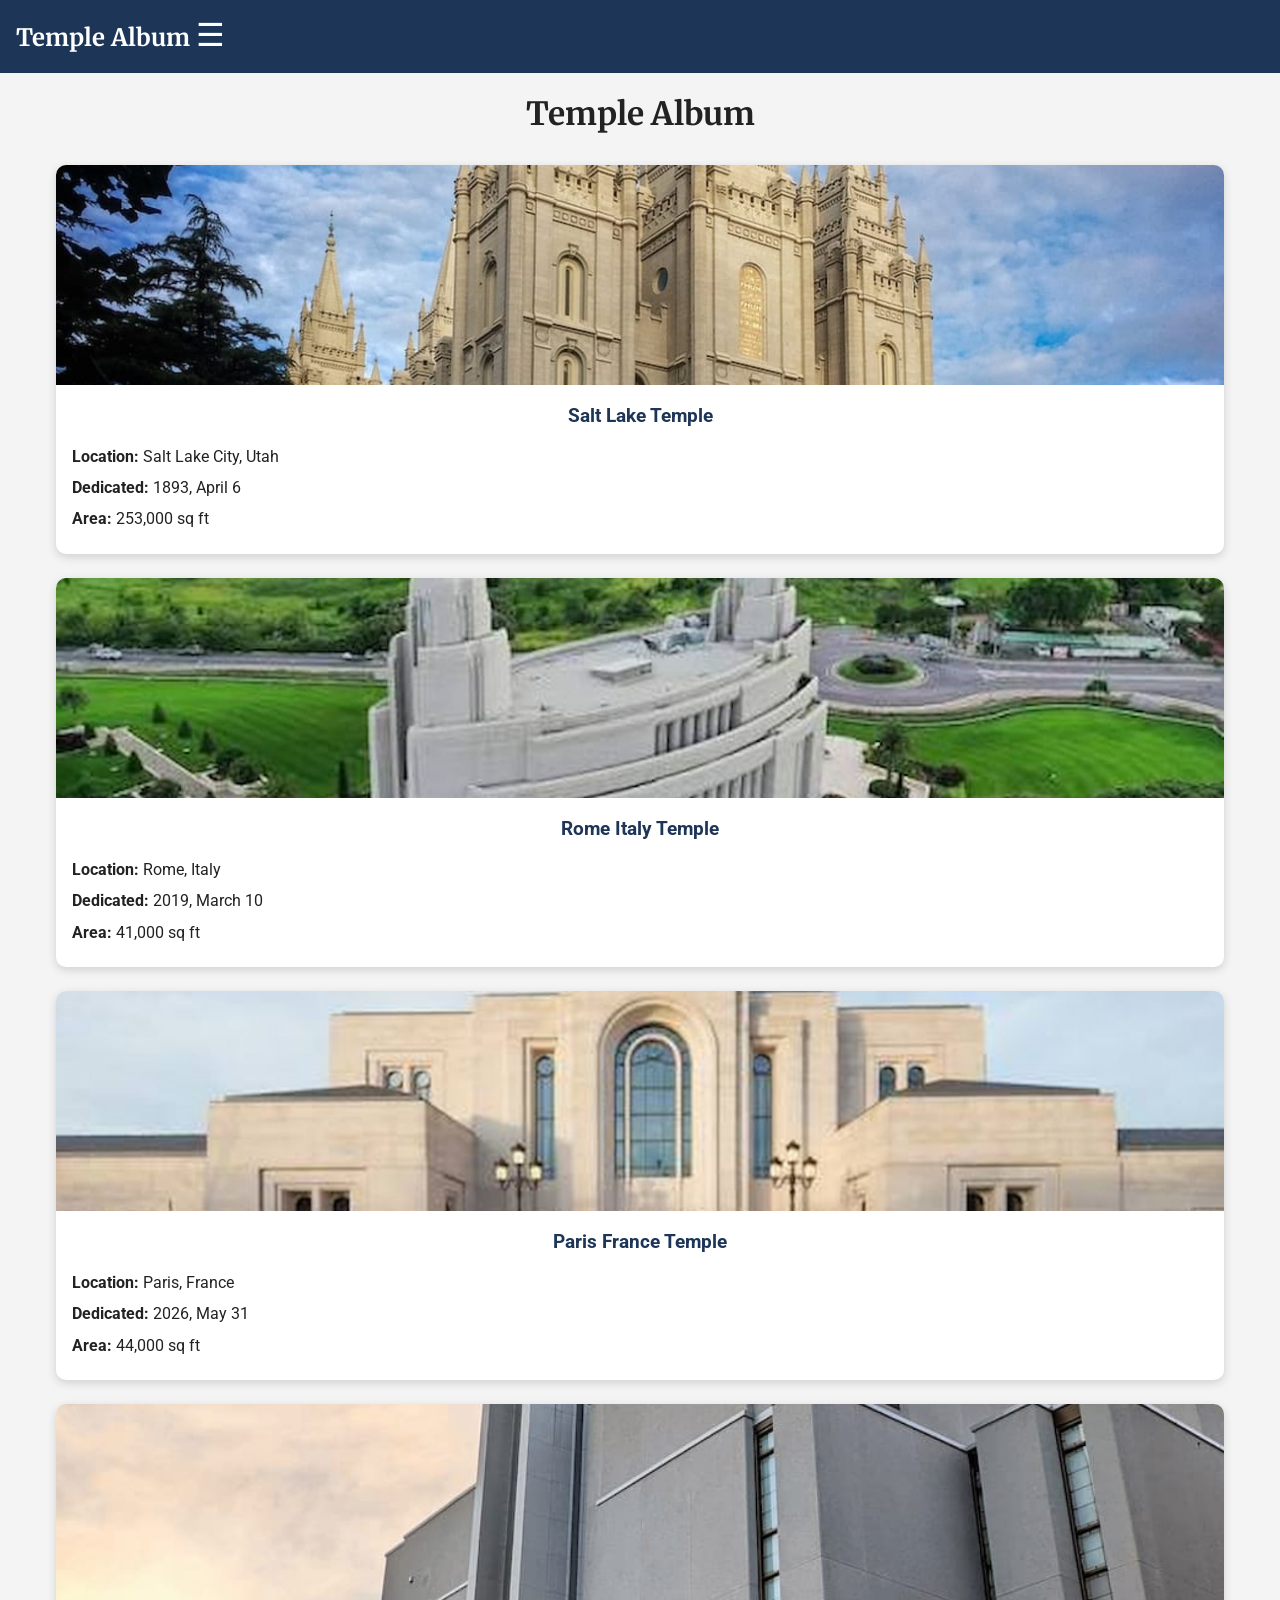
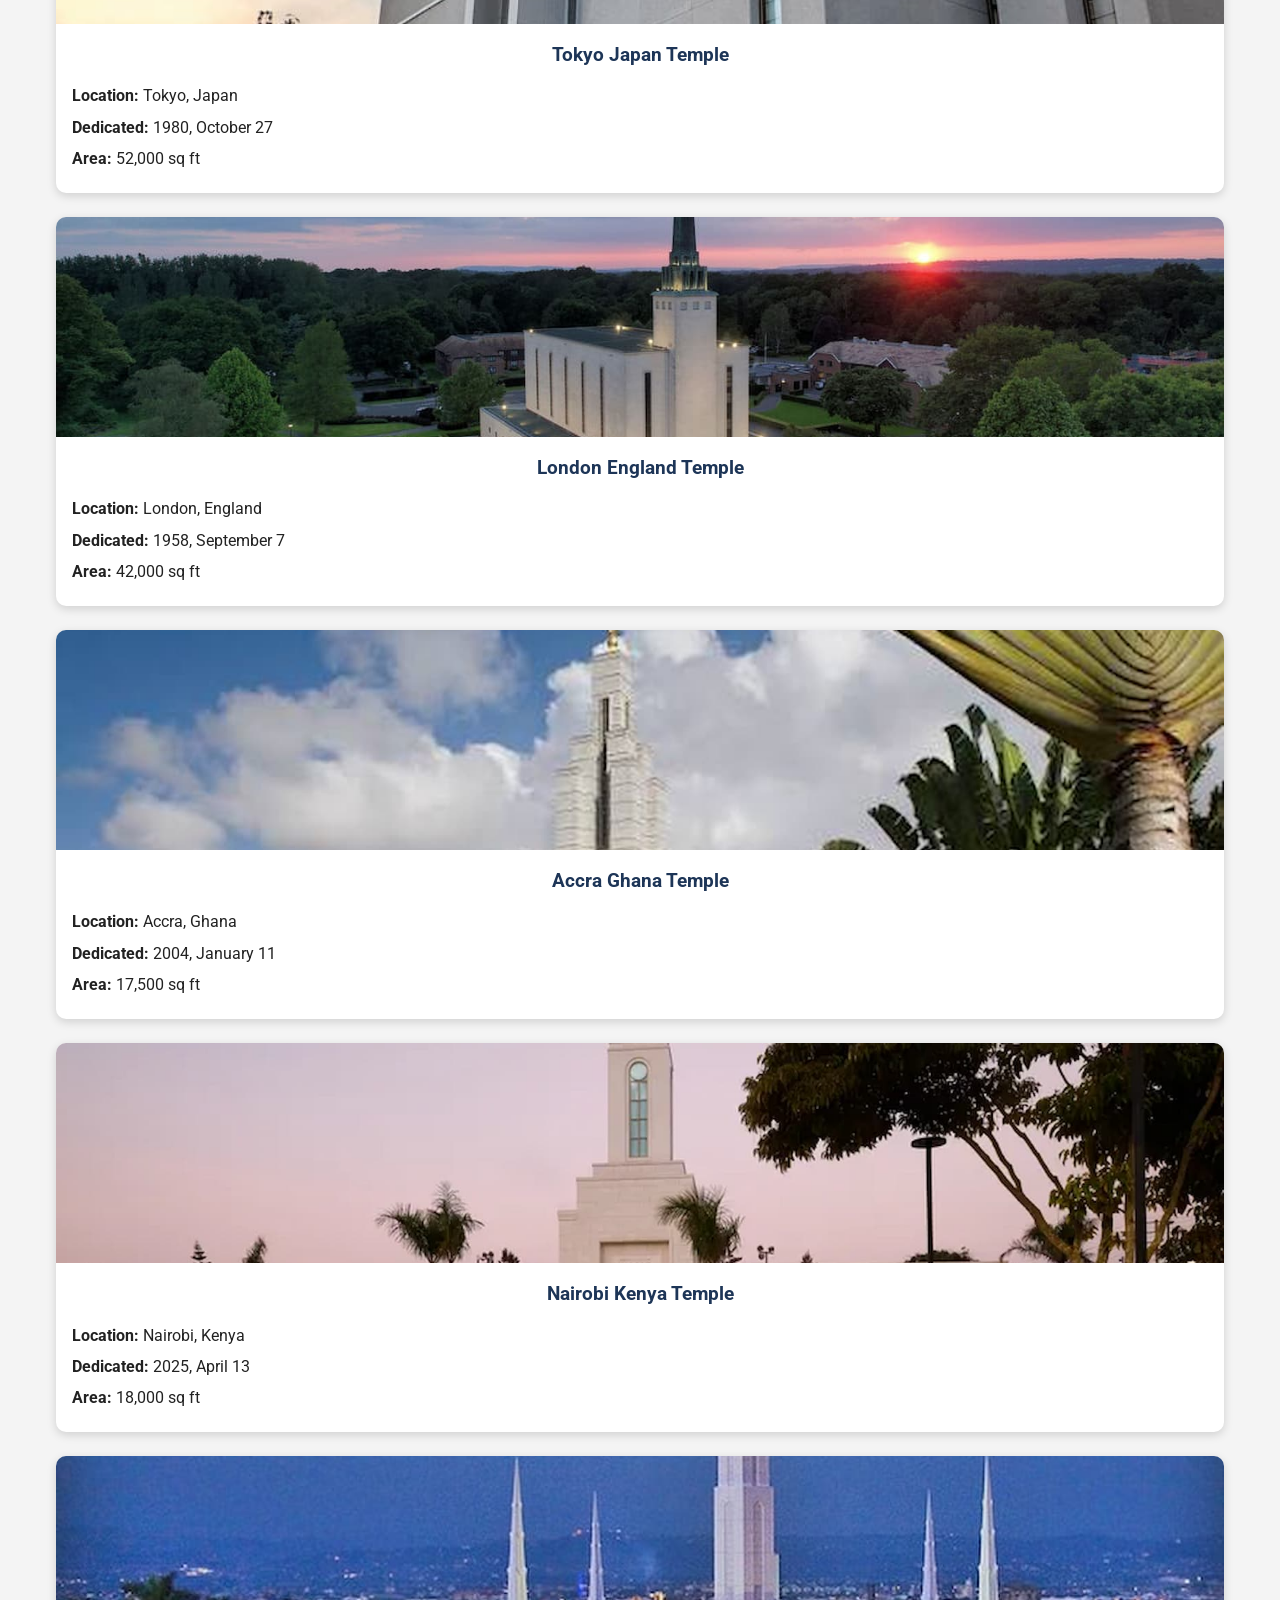
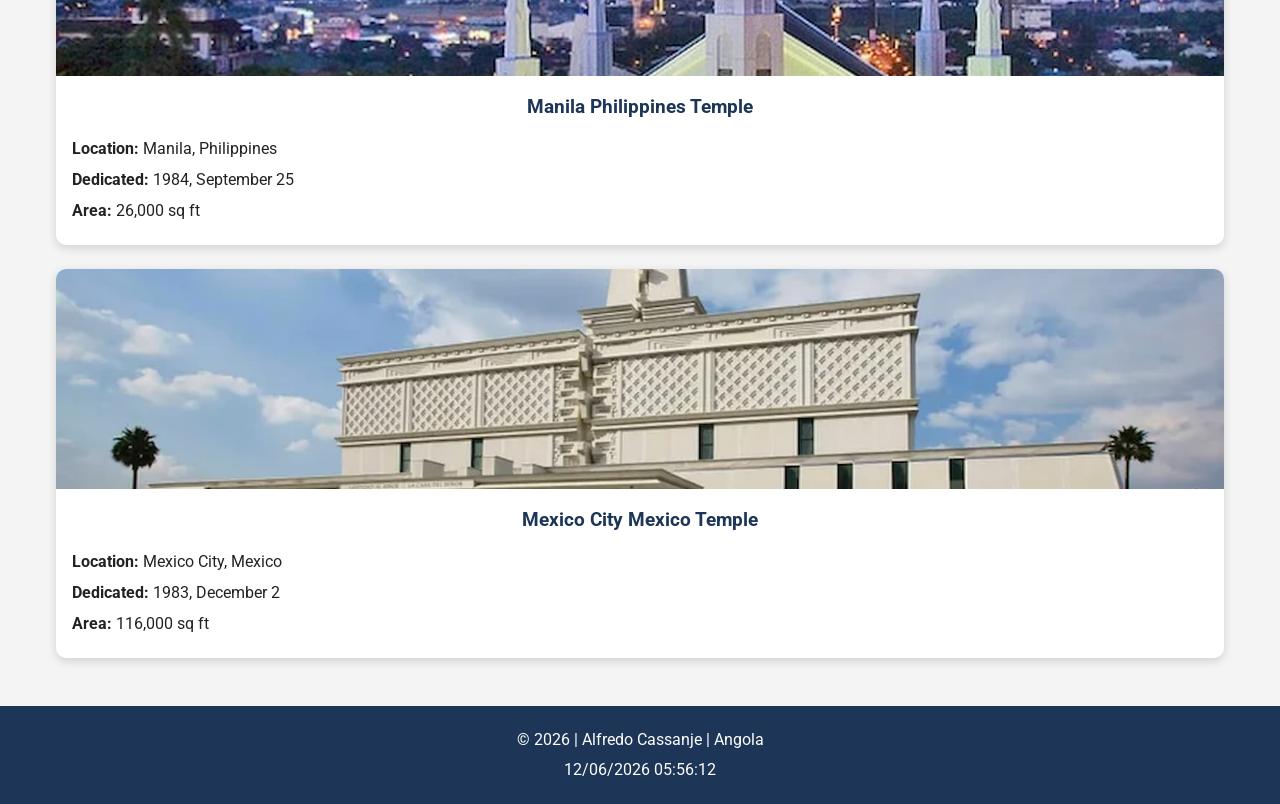
==== filtered-temples.html @ 21698243 "al" ====
<!DOCTYPE html>
<html lang="en-US">

<head>
    <meta charset="UTF-8">

    <meta name="viewport" content="width=device-width, initial-scale=1.0">

    <title>Temple Album | WDD 131 | Alfredo Cassanje</title>

    <meta name="description"
        content="Temple Album page created for WDD 131 Dynamic Web Fundamentals.">

    <meta name="author" content="Alfredo Cassanje">


    <link rel="preconnect" href="https://fonts.googleapis.com">
    <link rel="preconnect" href="https://fonts.gstatic.com" crossorigin>

    <link href="https://fonts.googleapis.com/css2?family=Merriweather:wght@700&family=Roboto:wght@400;700&display=swap"
        rel="stylesheet">


    <link rel="stylesheet" href="styles/filtered-temples.css">
    <link rel="stylesheet" href="styles/filtered-temples-large.css">


    <script src="scripts/filtered-temples.js" defer></script>

</head>


<body>


<header>

    <span class="site-title">
        Temple Album
    </span>


    <button id="menu" type="button" aria-label="Menu">
        ☰
    </button>


    <nav id="navigation">

        <a href="#">Home</a>
        <a href="#">Old</a>
        <a href="#">New</a>
        <a href="#">Large</a>
        <a href="#">Small</a>

    </nav>


</header>



<main>

    <h1>Temple Album</h1>


    <section class="gallery">

        <!-- Temple cards will be created here by JavaScript -->

    </section>


</main>



<footer>

    <p>
        © <span id="currentyear"></span>
        | Alfredo Cassanje | Angola
    </p>


    <p id="lastModified"></p>


</footer>


</body>

</html>
---- styles/filtered-temples.css ----
/* ===========================
   GOOGLE FONTS
=========================== */

@import url('https://fonts.googleapis.com/css2?family=Merriweather:wght@700&family=Roboto:wght@400;700&display=swap');


/* ===========================
   RESET
=========================== */

* {
    margin: 0;
    padding: 0;
    box-sizing: border-box;
}


/* ===========================
   BODY
=========================== */

body {
    font-family: 'Roboto', sans-serif;
    background: #f4f4f4;
    color: #222;
    line-height: 1.6;
}


/* ===========================
   HEADER
=========================== */

header {
    background: #1d3557;
    color: white;
    padding: 1rem;
}

.site-title {
    font-family: 'Merriweather', serif;
    font-size: 1.5rem;
    font-weight: bold;
}


/* ===========================
   MENU BUTTON
=========================== */

#menu {
    background: none;
    border: none;
    color: white;
    font-size: 2rem;
    cursor: pointer;
}


/* ===========================
   NAVIGATION
=========================== */

#navigation {
    display: none;
    flex-direction: column;
    margin-top: 1rem;
}

#navigation.open {
    display: flex;
}

#navigation a {
    color: white;
    text-decoration: none;
    padding: .75rem;
    text-align: center;
    transition: background .3s;
}

#navigation a:hover {
    background: rgba(255,255,255,.2);
}


/* ===========================
   MAIN
=========================== */

main {
    max-width: 1200px;
    margin: 0 auto;
    padding: 1rem;
}

main h1 {
    text-align: center;
    margin-bottom: 1.5rem;
    font-family: 'Merriweather', serif;
}


/* ===========================
   GALLERY
=========================== */

.gallery {
    display: grid;
    grid-template-columns: 1fr;
    gap: 1.5rem;
}


/* ===========================
   TEMPLE CARD
=========================== */

figure {
    background: white;
    border-radius: 10px;
    overflow: hidden;
    box-shadow: 0 3px 10px rgba(0,0,0,.15);
    transition: transform .3s;
}

figure:hover {
    transform: translateY(-5px);
}

figure img {
    width: 100%;
    height: 220px;
    object-fit: cover;
    display: block;
}

figcaption {
    padding: 1rem;
}

figcaption h2 {
    text-align: center;
    margin-bottom: .8rem;
    color: #1d3557;
    font-size: 1.2rem;
}

figcaption p {
    margin: .35rem 0;
}


/* ===========================
   FOOTER
=========================== */

footer {
    background: #1d3557;
    color: white;
    text-align: center;
    padding: 1rem;
    margin-top: 2rem;
}

footer p {
    margin: .3rem;
}
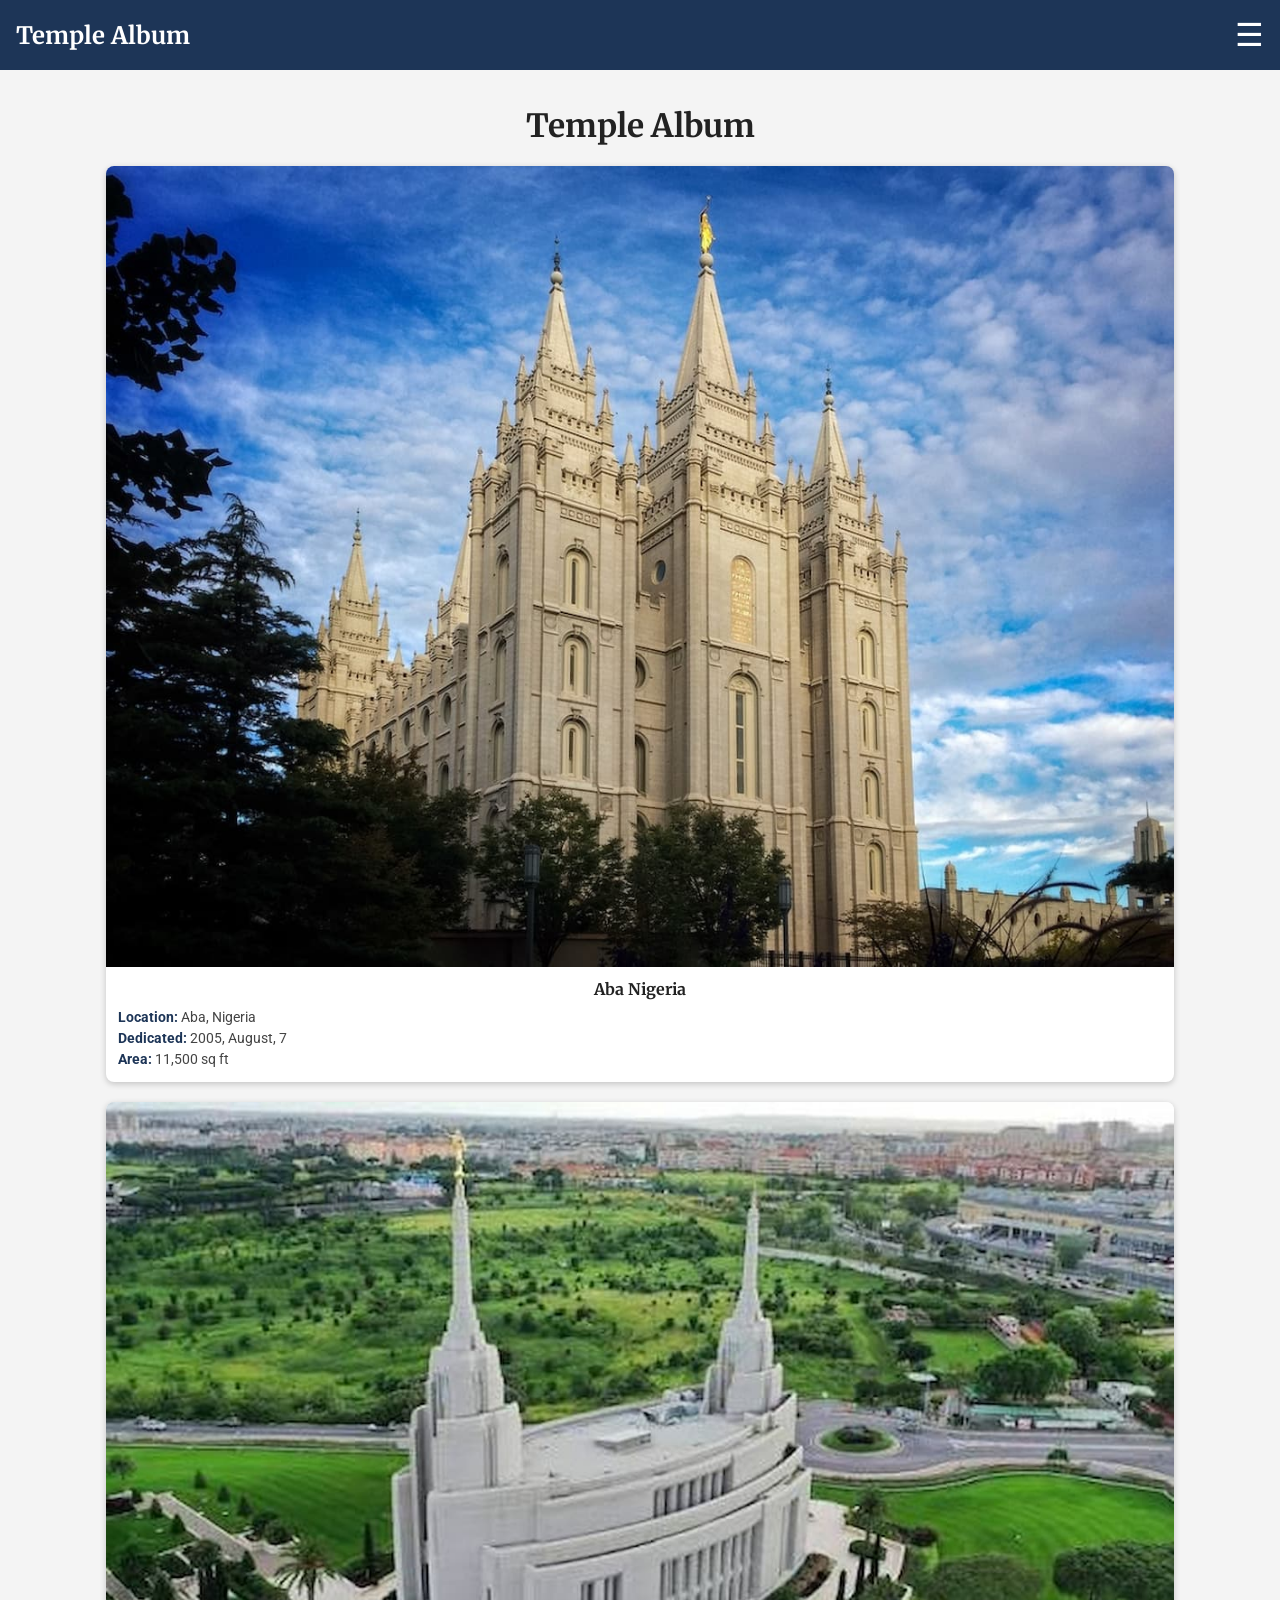
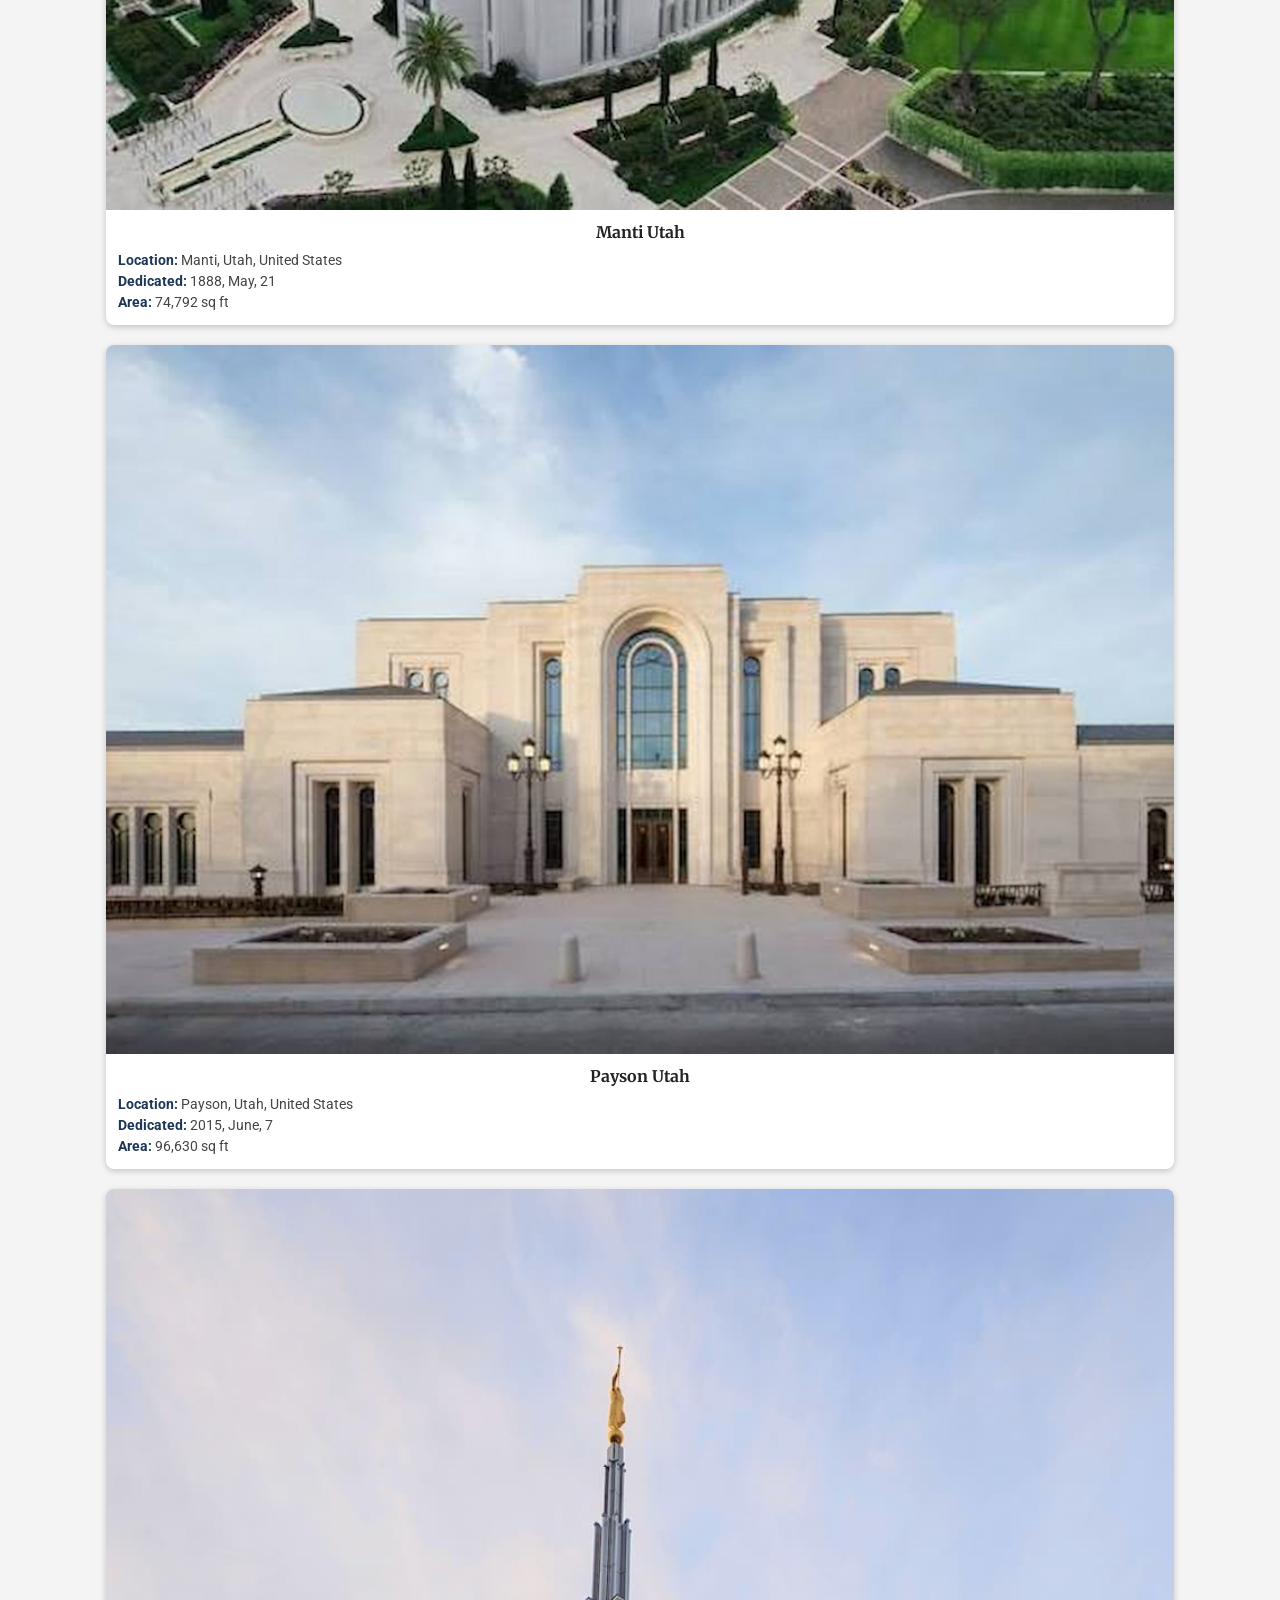
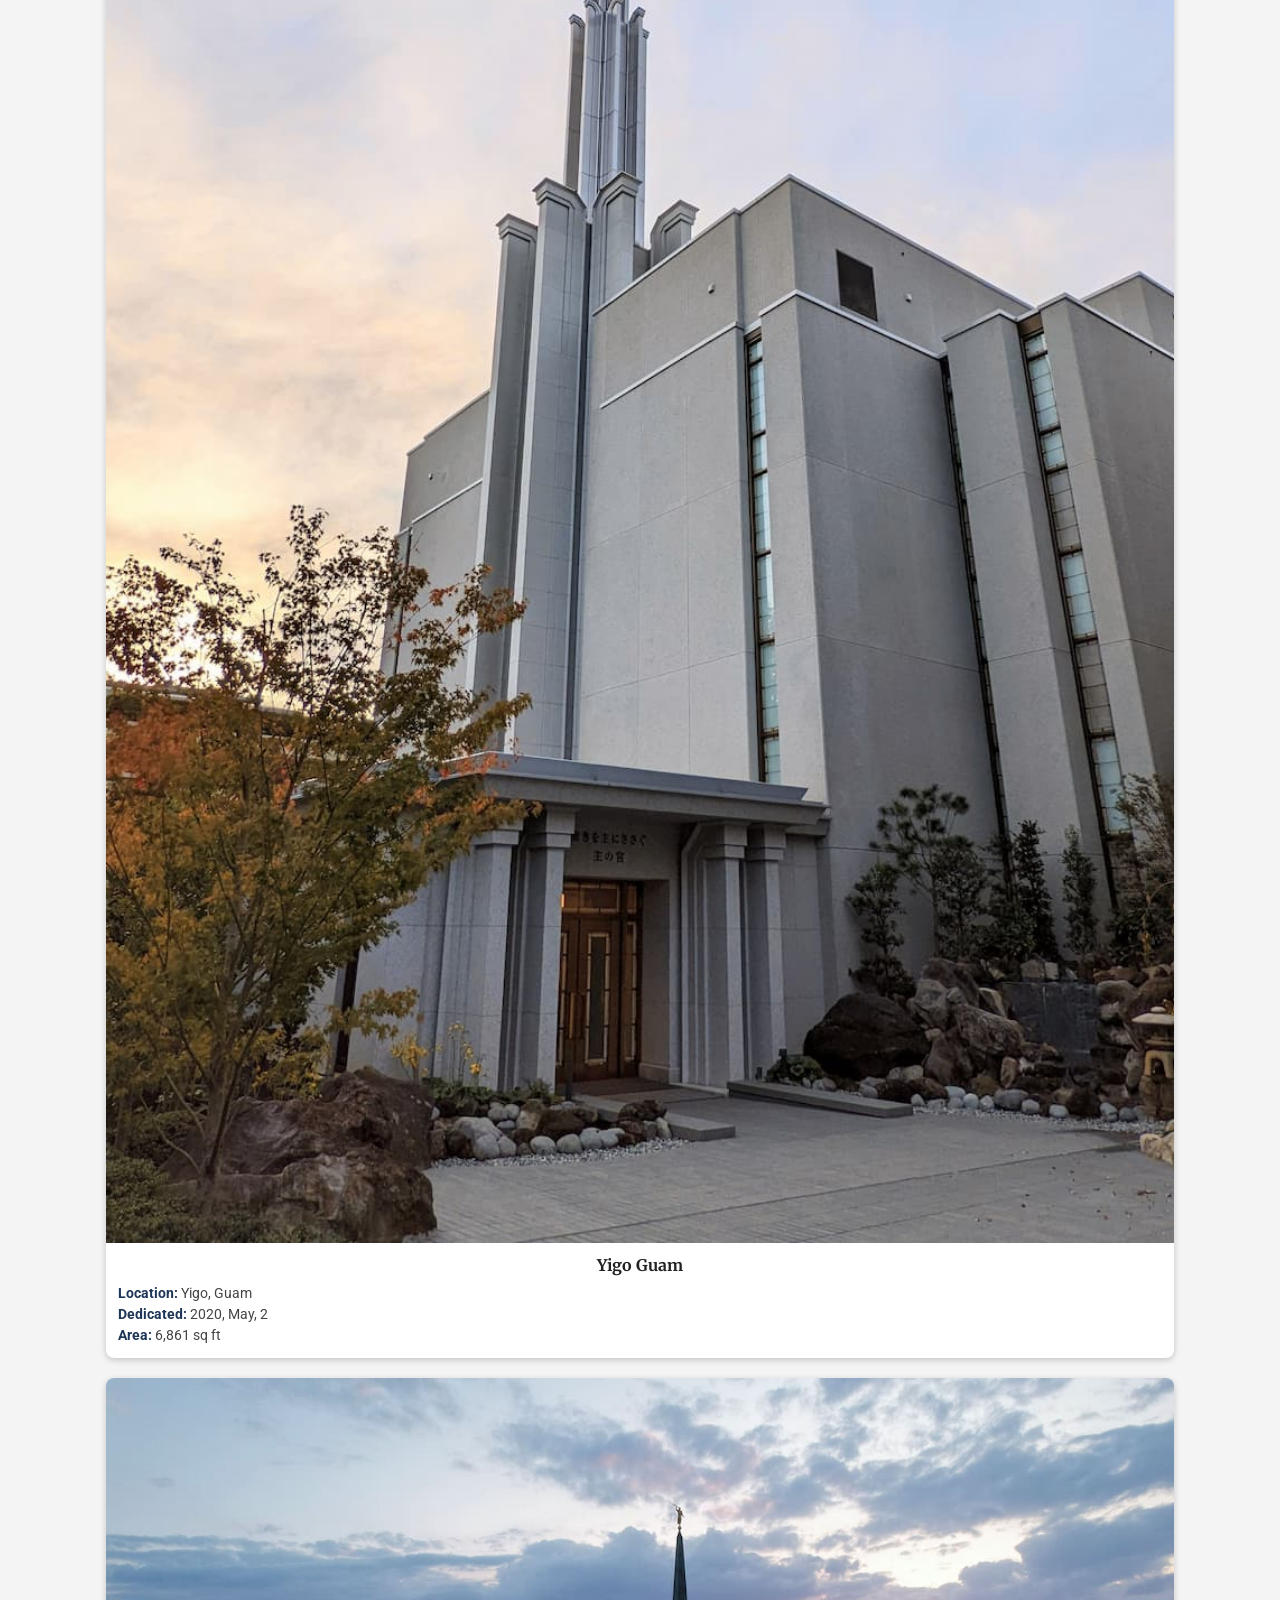
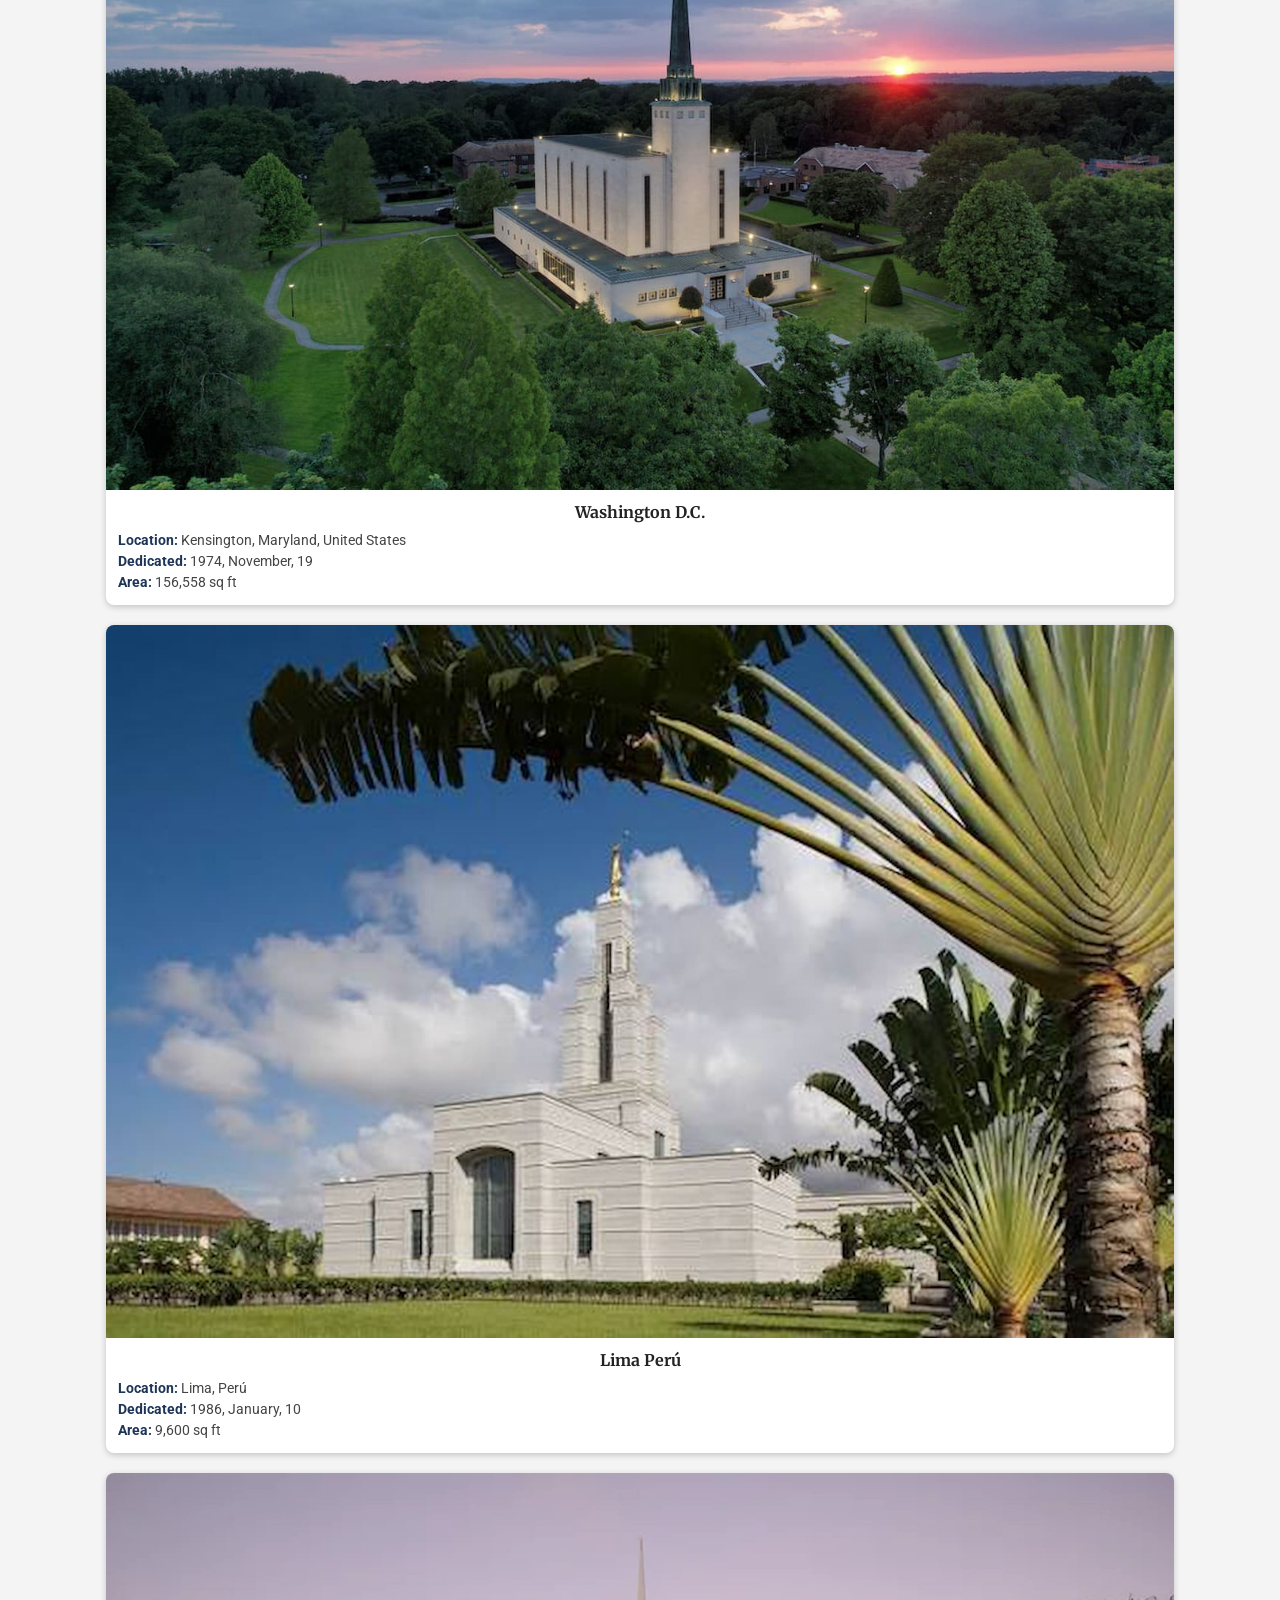
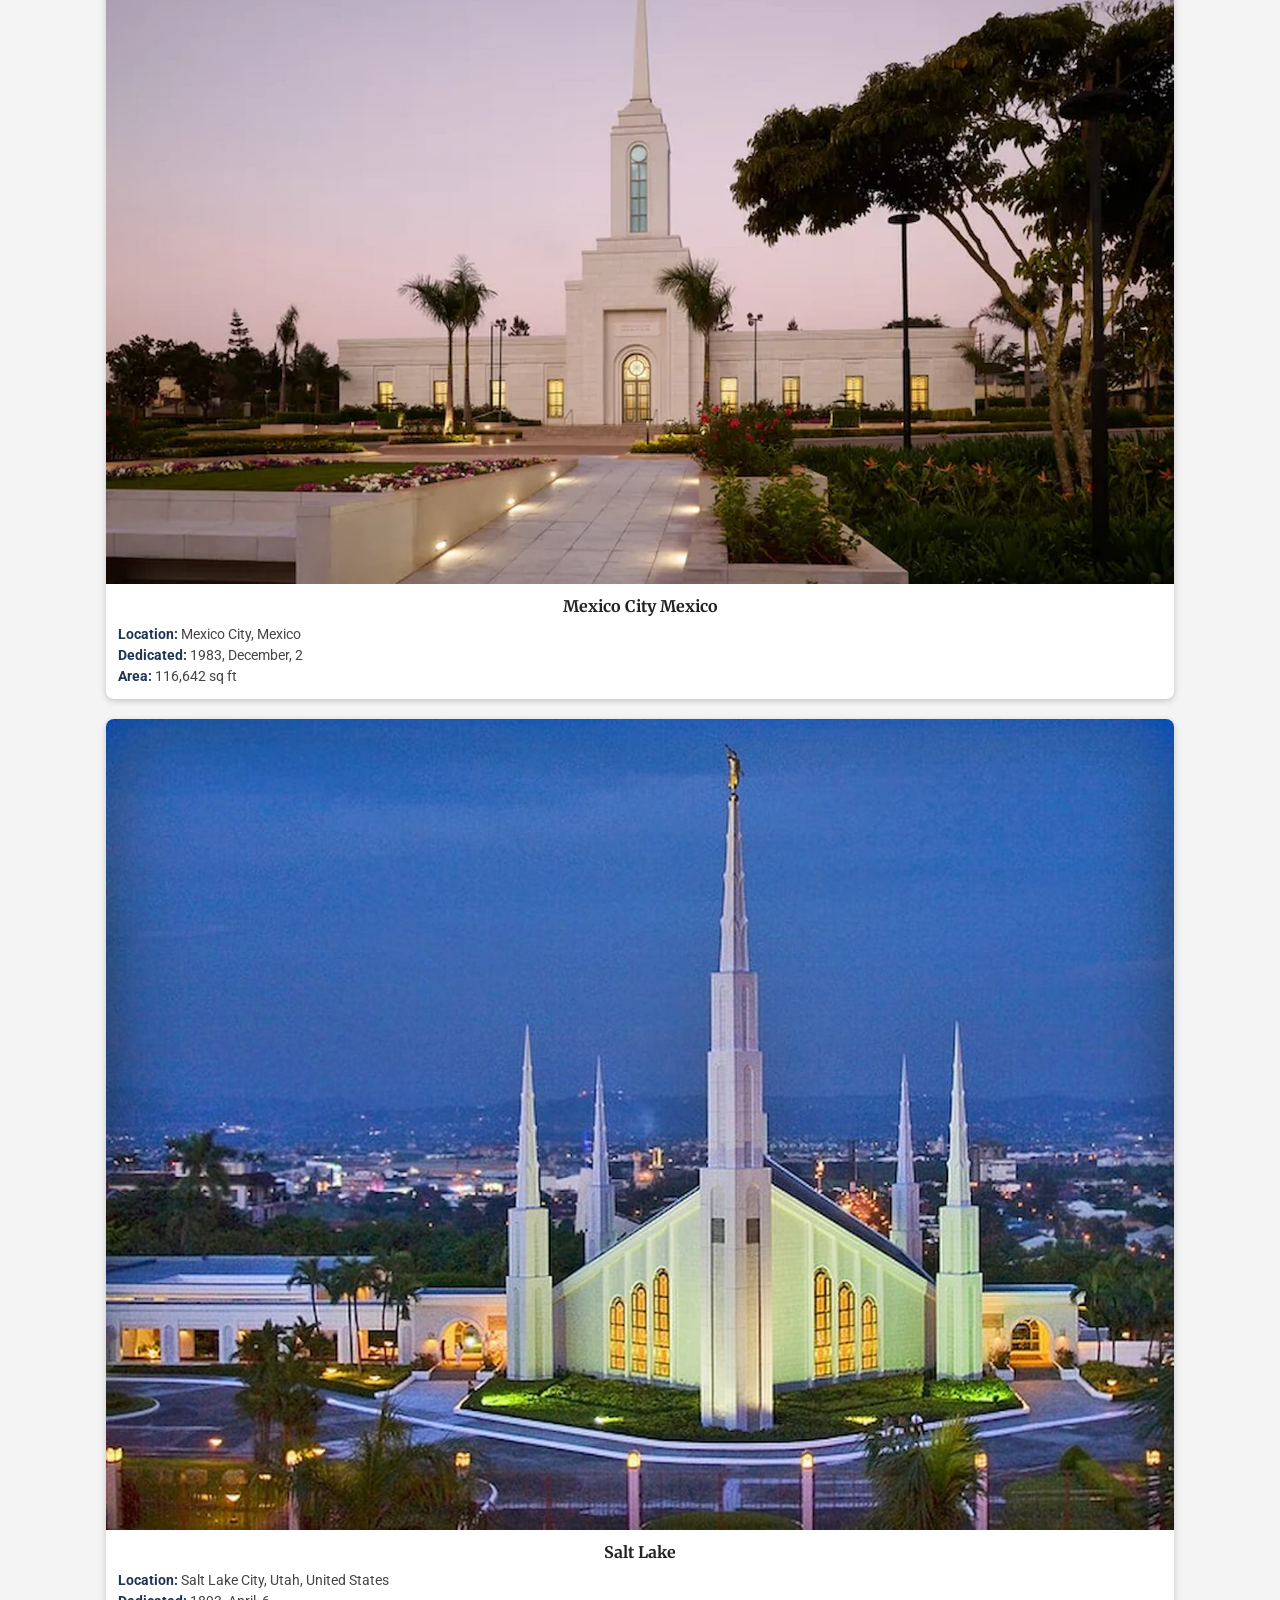
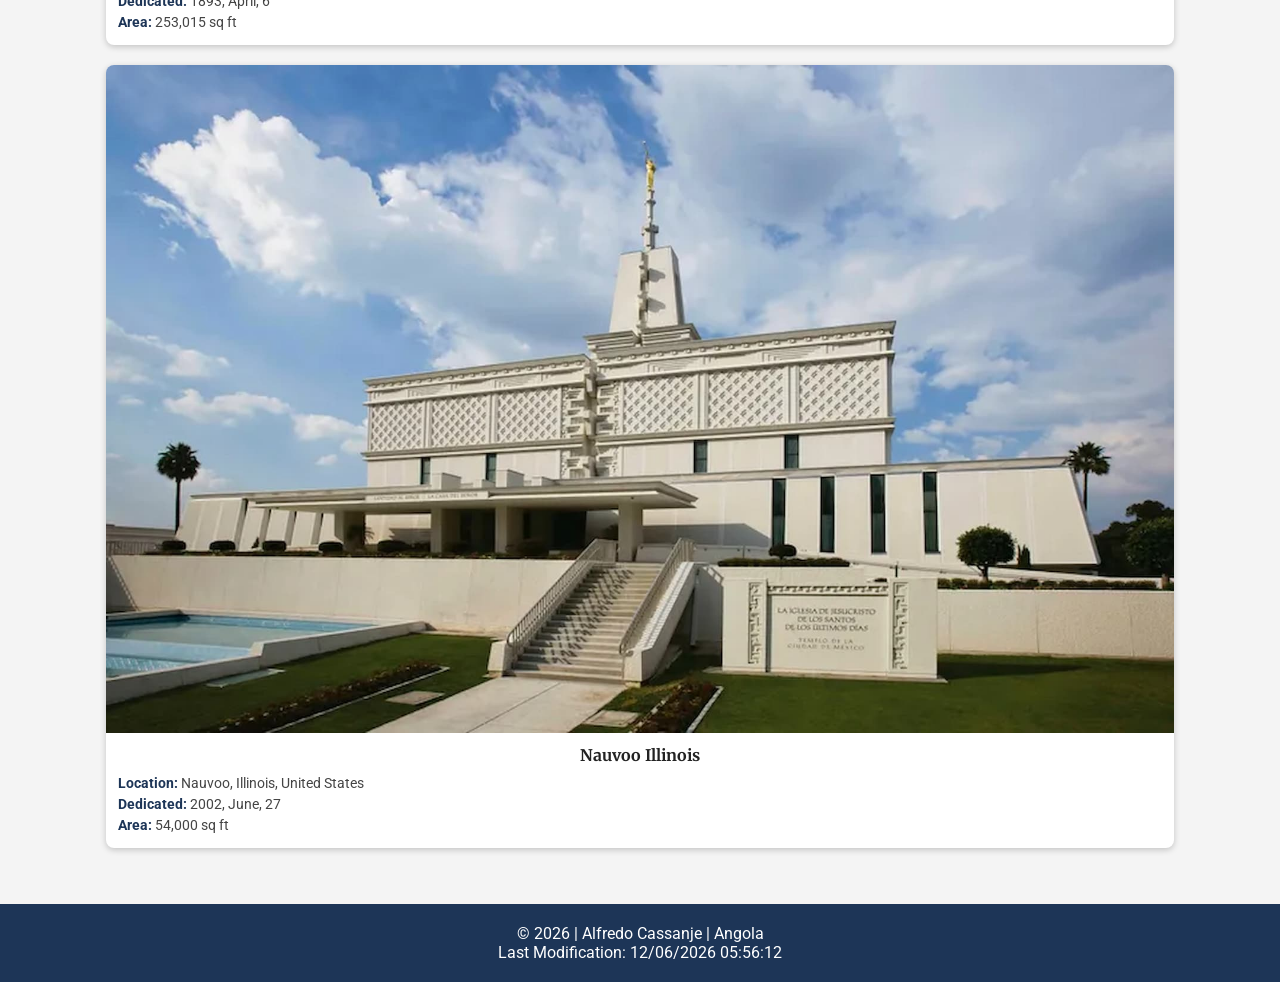
==== commit 0579487d: "Den" ====
--- a/filtered-temples.html
+++ b/filtered-temples.html
@@ -6,10 +6,10 @@
 
     <meta name="viewport" content="width=device-width, initial-scale=1.0">
 
-    <title>Temple Album | WDD 131 | Alfredo Cassanje</title>
+    <title>Filtered Temples | WDD 131 | Alfredo Cassanje</title>
 
     <meta name="description"
-        content="Temple Album page created for WDD 131 Dynamic Web Fundamentals.">
+        content="Filtered Temple Album page created for WDD 131 Dynamic Web Fundamentals.">
 
     <meta name="author" content="Alfredo Cassanje">
 
@@ -21,11 +21,12 @@
         rel="stylesheet">
 
 
-    <link rel="stylesheet" href="styles/filtered-temples.css">
-    <link rel="stylesheet" href="styles/filtered-temples-large.css">
+    <link rel="stylesheet" href="styles/temples-filtered.css">
+
+    <link rel="stylesheet" href="styles/temples-filtered-large.css">
 
 
-    <script src="scripts/filtered-temples.js" defer></script>
+    <script src="scripts/temples-filtered.js" defer></script>
 
 </head>
 
@@ -47,30 +48,27 @@
 
     <nav id="navigation">
 
-        <a href="#">Home</a>
-        <a href="#">Old</a>
-        <a href="#">New</a>
-        <a href="#">Large</a>
-        <a href="#">Small</a>
+        <a href="#" data-filter="home" class="active">Home</a>
+        <a href="#" data-filter="old">Old</a>
+        <a href="#" data-filter="new">New</a>
+        <a href="#" data-filter="large">Large</a>
+        <a href="#" data-filter="small">Small</a>
 
     </nav>
 
 
 </header>
 
+<main>
+
+<h1>Temple Album</h1>
 
 
-<main>
+<section class="gallery" id="gallery">
+    <!-- Temple cards are generated by scripts/temples-filtered.js -->
+</section>
 
-    <h1>Temple Album</h1>
-
-
-    <section class="gallery">
-
-        <!-- Temple cards will be created here by JavaScript -->
-
-    </section>
-
+<p id="emptyState" hidden>No temples match this filter.</p>
 
 </main>
 
@@ -78,13 +76,12 @@
 
 <footer>
 
-    <p>
-        © <span id="currentyear"></span>
-        | Alfredo Cassanje | Angola
-    </p>
+<p>
+© <span id="currentyear"></span>
+| Alfredo Cassanje | Angola
+</p>
 
-
-    <p id="lastModified"></p>
+<p id="lastModified"></p>
 
 
 </footer>
--- a/styles/temples-filtered-large.css
+++ b/styles/temples-filtered-large.css
@@ -0,0 +1,162 @@
+* {
+    margin: 0;
+    padding: 0;
+    box-sizing: border-box;
+}
+
+
+body {
+    font-family: "Roboto", sans-serif;
+    background-color: #f4f4f4;
+    color: #222;
+}
+
+
+/* HEADER */
+
+header {
+    background-color: #1d3557;
+    color: white;
+    padding: 1rem;
+
+    display: grid;
+    grid-template-columns: 1fr auto;
+    align-items: center;
+}
+
+
+.site-title {
+    font-family: "Merriweather", serif;
+    font-size: 1.5rem;
+    font-weight: bold;
+}
+
+
+#menu {
+    background: none;
+    border: none;
+    color: white;
+    font-size: 2rem;
+    cursor: pointer;
+}
+
+
+
+/* NAVIGATION */
+
+#navigation {
+    display: none;
+    flex-direction: column;
+    grid-column: 1 / 3;
+    margin-top: 1rem;
+}
+
+#navigation.open {
+    display: flex;
+}
+
+
+#navigation a {
+    color: white;
+    text-decoration: none;
+    padding: 12px;
+    text-align: center;
+}
+
+
+#navigation a:hover,
+#navigation a.active {
+    background-color: #457b9d;
+}
+
+
+
+/* MAIN */
+
+main {
+    max-width: 1100px;
+    margin: 0 auto;
+    padding: 1rem;
+}
+
+
+main h1 {
+    text-align: center;
+    margin: 20px 0;
+    font-family: "Merriweather", serif;
+}
+
+
+
+/* GALLERY GRID */
+
+.gallery {
+    display: grid;
+    grid-template-columns: 1fr;
+    gap: 20px;
+}
+
+
+#emptyState {
+    text-align: center;
+    padding: 2rem 0;
+    font-style: italic;
+    color: #555;
+}
+
+
+
+/* TEMPLE CARDS */
+
+figure {
+    background-color: white;
+    border-radius: 8px;
+    overflow: hidden;
+    box-shadow: 0 2px 6px rgb(0 0 0 / 20%);
+}
+
+
+figure img {
+    width: 100%;
+    height: auto;
+    display: block;
+}
+
+
+figcaption {
+    padding: 12px;
+}
+
+
+figcaption .temple-name {
+    display: block;
+    text-align: center;
+    font-weight: bold;
+    font-family: "Merriweather", serif;
+    margin-bottom: 8px;
+}
+
+
+figcaption .temple-detail {
+    display: block;
+    font-size: 0.9rem;
+    color: #444;
+    padding: 2px 0;
+}
+
+
+figcaption .temple-detail strong {
+    color: #1d3557;
+}
+
+
+
+/* FOOTER */
+
+footer {
+    margin-top: 40px;
+    background-color: #1d3557;
+    color: white;
+    text-align: center;
+    padding: 20px;
+}
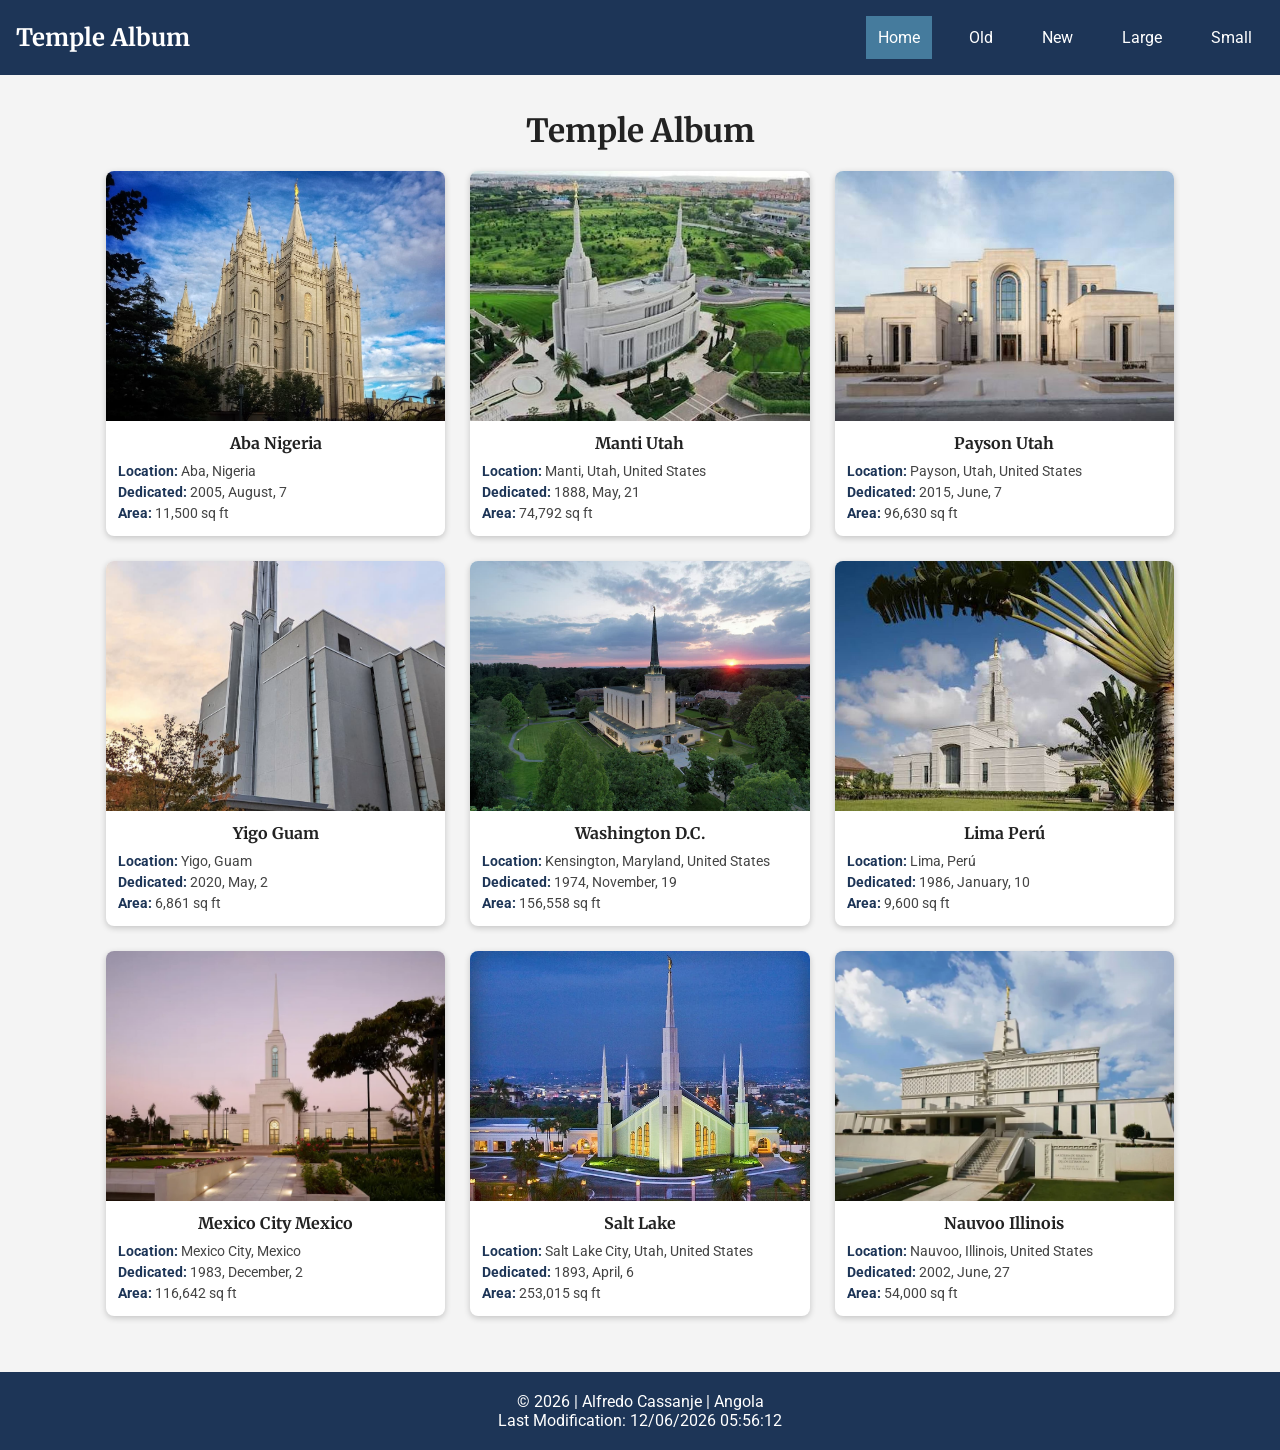
==== commit 24091896: "w" ====
--- a/filtered-temples.html
+++ b/filtered-temples.html
@@ -21,15 +21,13 @@
         rel="stylesheet">
 
 
-    <link rel="stylesheet" href="styles/temples-filtered.css">
+    <link rel="stylesheet" href="styles/filtered-temples.css">
 
-    <link rel="stylesheet" href="styles/temples-filtered-large.css">
-
+    <link rel="stylesheet" href="styles/filtered-temples-large.css">
 
     <script src="scripts/temples-filtered.js" defer></script>
 
 </head>
-
 
 <body>
 
@@ -39,7 +37,6 @@
     <span class="site-title">
         Temple Album
     </span>
-
 
     <button id="menu" type="button" aria-label="Menu">
         ☰
--- a/styles/filtered-temples.css
+++ b/styles/filtered-temples.css
@@ -0,0 +1,159 @@
+* {
+    margin: 0;
+    padding: 0;
+    box-sizing: border-box;
+}
+
+
+body {
+    font-family: "Roboto", sans-serif;
+    background-color: #f4f4f4;
+    color: #222;
+}
+
+
+/* HEADER */
+
+header {
+    background-color: #1d3557;
+    color: white;
+    padding: 1rem;
+
+    display: grid;
+    grid-template-columns: 1fr auto;
+    align-items: center;
+}
+
+.site-title {
+    font-family: "Merriweather", serif;
+    font-size: 1.5rem;
+    font-weight: bold;
+}
+
+
+#menu {
+    background: none;
+    border: none;
+    color: white;
+    font-size: 2rem;
+    cursor: pointer;
+}
+
+
+
+/* NAVIGATION */
+
+#navigation {
+    display: none;
+    flex-direction: column;
+    grid-column: 1 / 3;
+    margin-top: 1rem;
+}
+
+#navigation.open {
+    display: flex;
+}
+
+
+#navigation a {
+    color: white;
+    text-decoration: none;
+    padding: 12px;
+    text-align: center;
+}
+
+
+#navigation a:hover,
+#navigation a.active {
+    background-color: #457b9d;
+}
+
+
+
+/* MAIN */
+
+main {
+    max-width: 1100px;
+    margin: 0 auto;
+    padding: 1rem;
+}
+
+
+main h1 {
+    text-align: center;
+    margin: 20px 0;
+    font-family: "Merriweather", serif;
+}
+
+
+
+/* GALLERY GRID */
+
+.gallery {
+    display: grid;
+    grid-template-columns: 1fr;
+    gap: 20px;
+}
+
+
+#emptyState {
+    text-align: center;
+    padding: 2rem 0;
+    font-style: italic;
+    color: #555;
+}
+
+
+
+/* TEMPLE CARDS */
+
+figure {
+    background-color: white;
+    border-radius: 8px;
+    overflow: hidden;
+    box-shadow: 0 2px 6px rgb(0 0 0 / 20%);
+}
+
+
+figure img {
+    width: 100%;
+    height: auto;
+    display: block;
+}
+
+
+figcaption {
+    padding: 12px;
+}
+
+
+figcaption .temple-name {
+    display: block;
+    text-align: center;
+    font-weight: bold;
+    font-family: "Merriweather", serif;
+    margin-bottom: 8px;
+}
+
+
+figcaption .temple-detail {
+    display: block;
+    font-size: 0.9rem;
+    color: #444;
+    padding: 2px 0;
+}
+
+
+figcaption .temple-detail strong {
+    color: #1d3557;
+}
+
+/* FOOTER */
+
+footer {
+    margin-top: 40px;
+    background-color: #1d3557;
+    color: white;
+    text-align: center;
+    padding: 20px;
+}
--- a/styles/filtered-temples-large.css
+++ b/styles/filtered-temples-large.css
@@ -0,0 +1,46 @@
+@media screen and (min-width: 768px) {
+
+
+header {
+
+    display: flex;
+    justify-content: space-between;
+    align-items: center;
+
+}
+
+
+#menu {
+
+    display: none;
+
+}
+
+
+#navigation {
+
+    display: flex;
+    flex-direction: row;
+    gap: 25px;
+    margin-top: 0;
+
+}
+
+
+.gallery {
+
+    grid-template-columns: repeat(3, 1fr);
+    gap: 25px;
+
+}
+
+
+figure img {
+
+    height: 250px;
+    object-fit: cover;
+
+}
+
+
+}
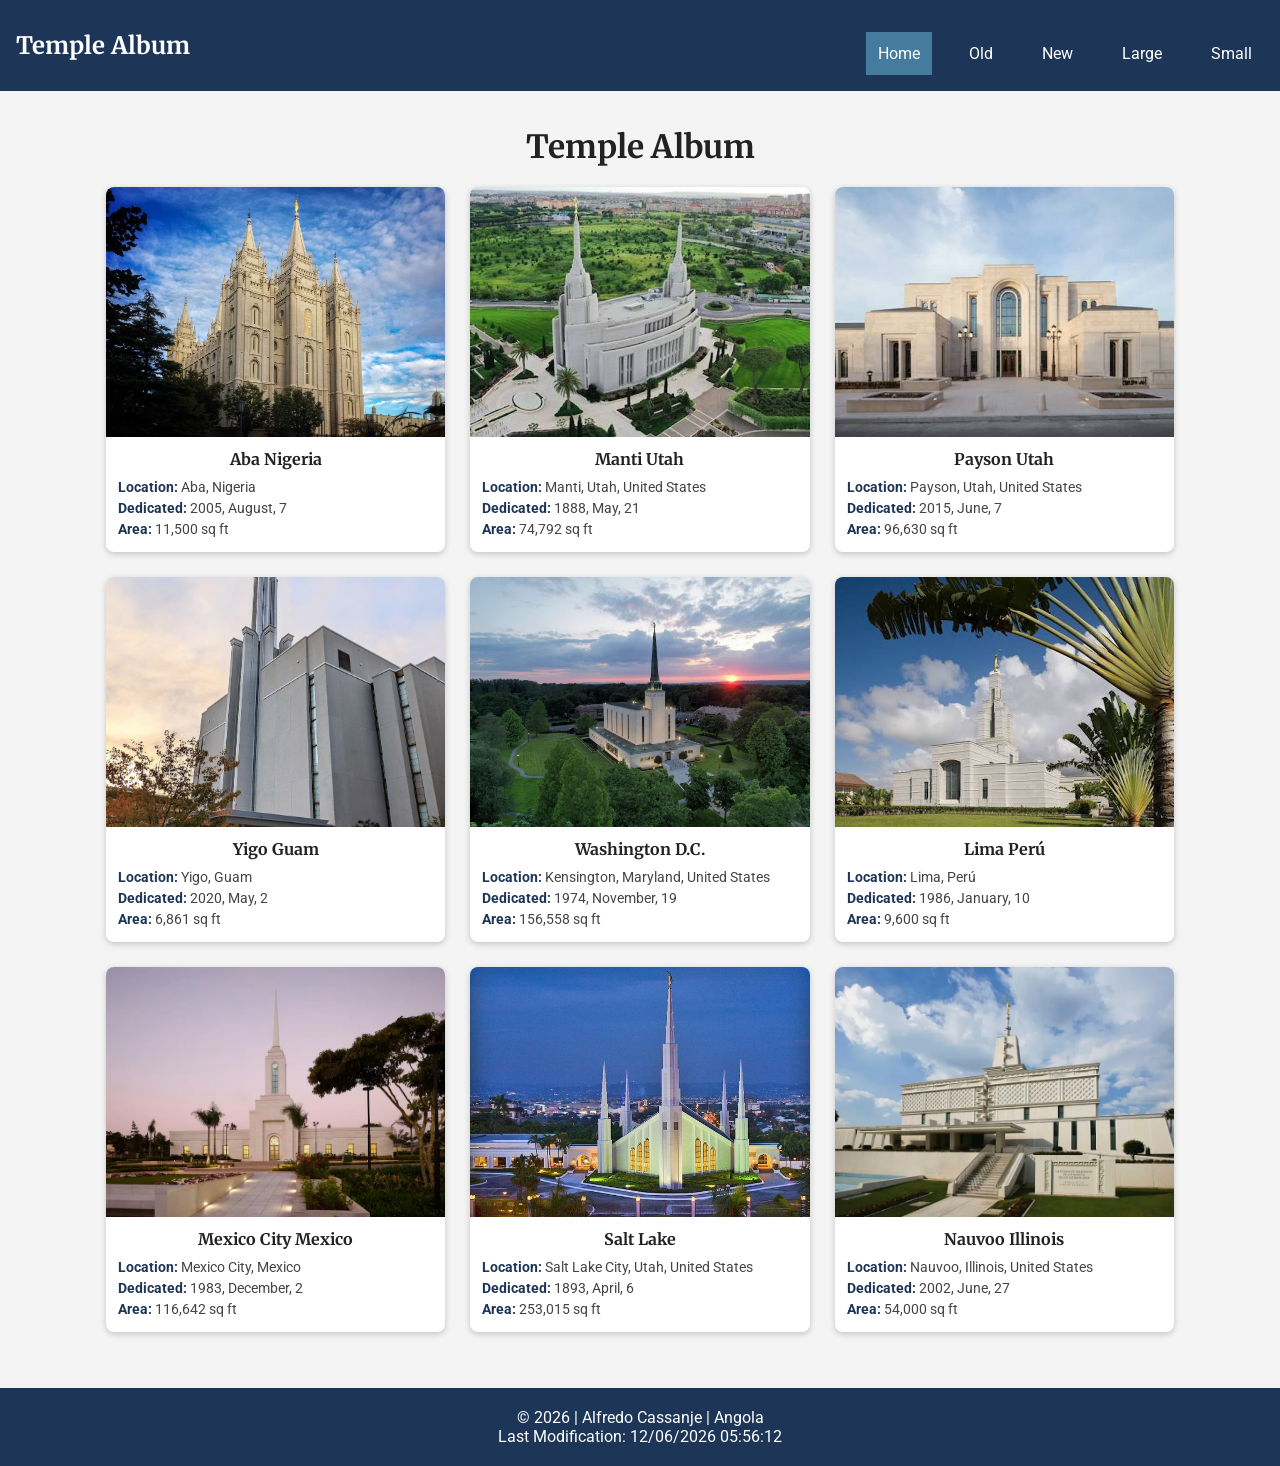
==== commit efb4b15f: "ATÈ" ====
--- a/filtered-temples.html
+++ b/filtered-temples.html
@@ -30,7 +30,6 @@
 </head>
 
 <body>
-
 
 <header>
 
--- a/styles/filtered-temples.css
+++ b/styles/filtered-temples.css
@@ -10,7 +10,6 @@
     background-color: #f4f4f4;
     color: #222;
 }
-
 
 /* HEADER */
 
--- a/styles/filtered-temples-large.css
+++ b/styles/filtered-temples-large.css
@@ -1,46 +1,55 @@
 @media screen and (min-width: 768px) {
 
 
-header {
+    header {
 
-    display: flex;
-    justify-content: space-between;
-    align-items: center;
+        display: flex;
+        justify-content: space-between;
+        align-items: center;
 
-}
+    }
 
 
-#menu {
+    #menu {
 
-    display: none;
+        display: none;
 
-}
+    }
 
 
-#navigation {
+    nav {
 
-    display: flex;
-    flex-direction: row;
-    gap: 25px;
-    margin-top: 0;
+        display: flex;
+        flex-direction: row;
+        gap: 25px;
+        margin-top: 0;
 
-}
+    }
 
 
-.gallery {
+    #navigation {
 
-    grid-template-columns: repeat(3, 1fr);
-    gap: 25px;
+        display: flex;
+        flex-direction: row;
+        gap: 25px;
 
-}
+    }
 
 
-figure img {
+    .gallery {
 
-    height: 250px;
-    object-fit: cover;
+        grid-template-columns: repeat(3, 1fr);
+        gap: 25px;
 
-}
+    }
+
+
+    figure img {
+
+        height: 250px;
+        object-fit: cover;
+
+    }
 
 
 }
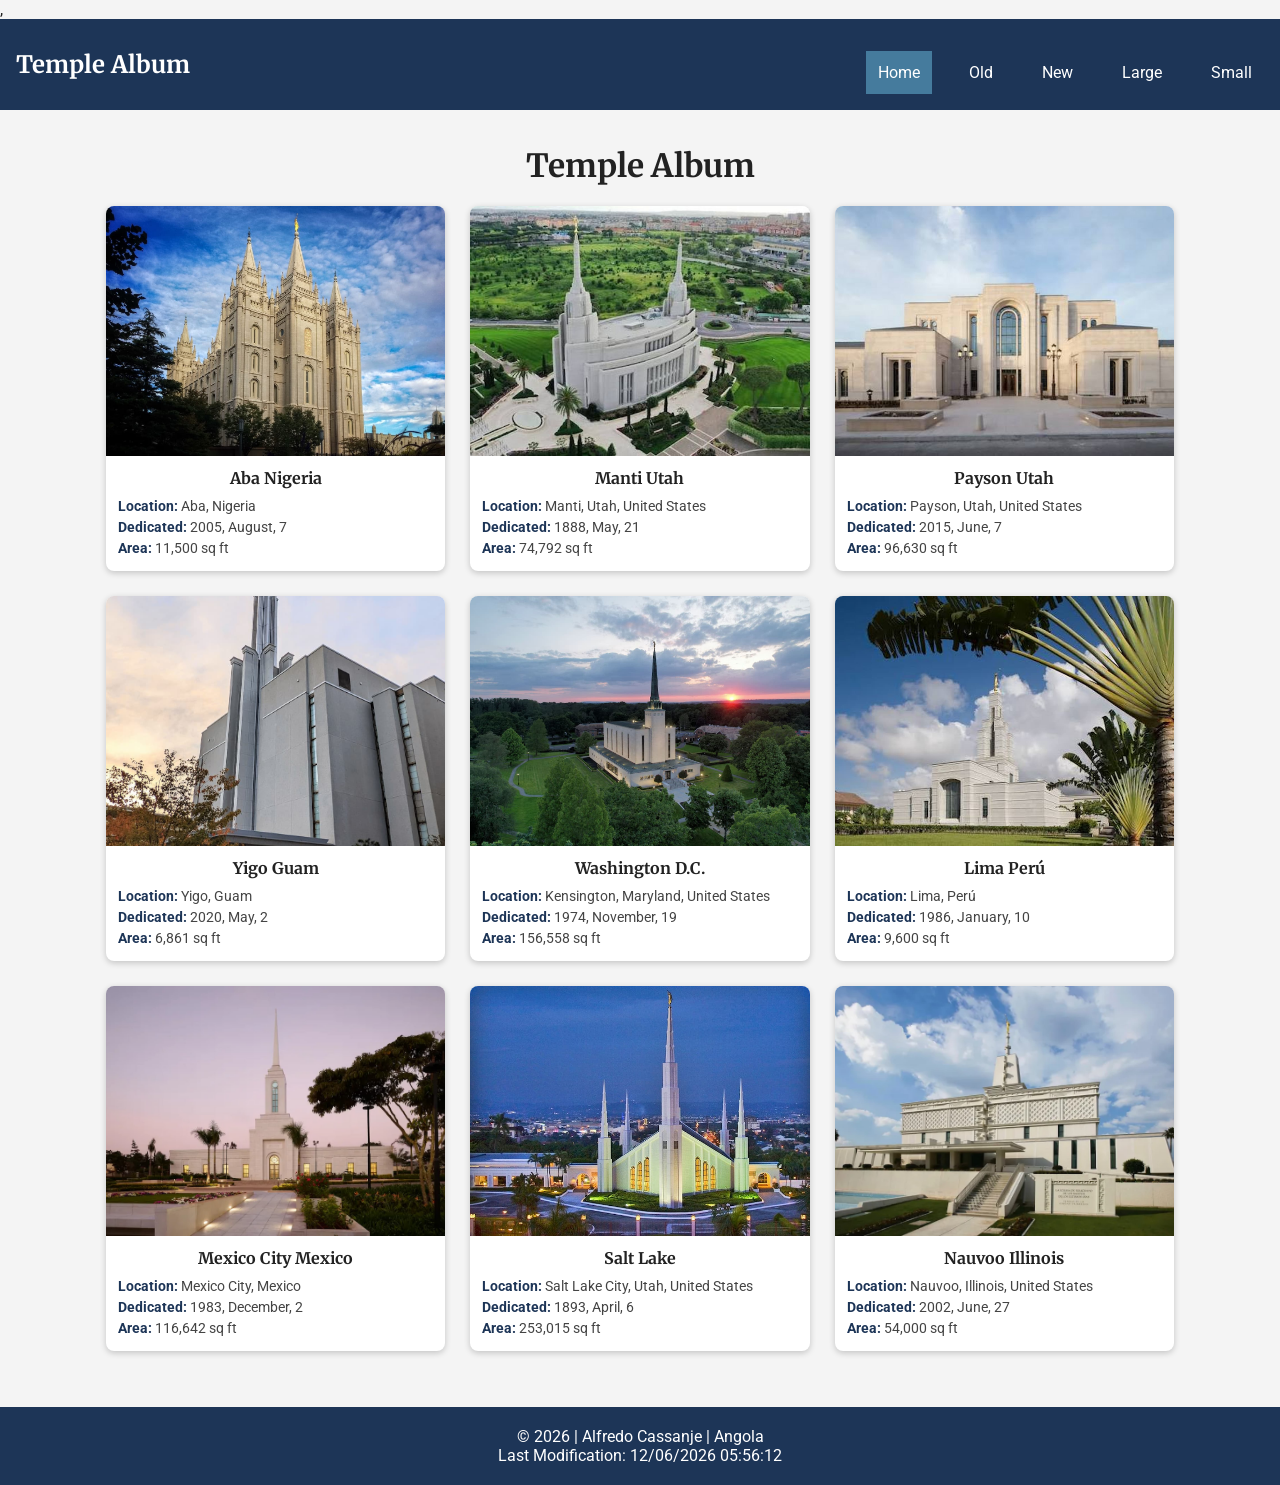
==== commit e544d279: "h" ====
--- a/filtered-temples.html
+++ b/filtered-temples.html
@@ -30,7 +30,7 @@
 </head>
 
 <body>
-
+,
 <header>
 
     <span class="site-title">
